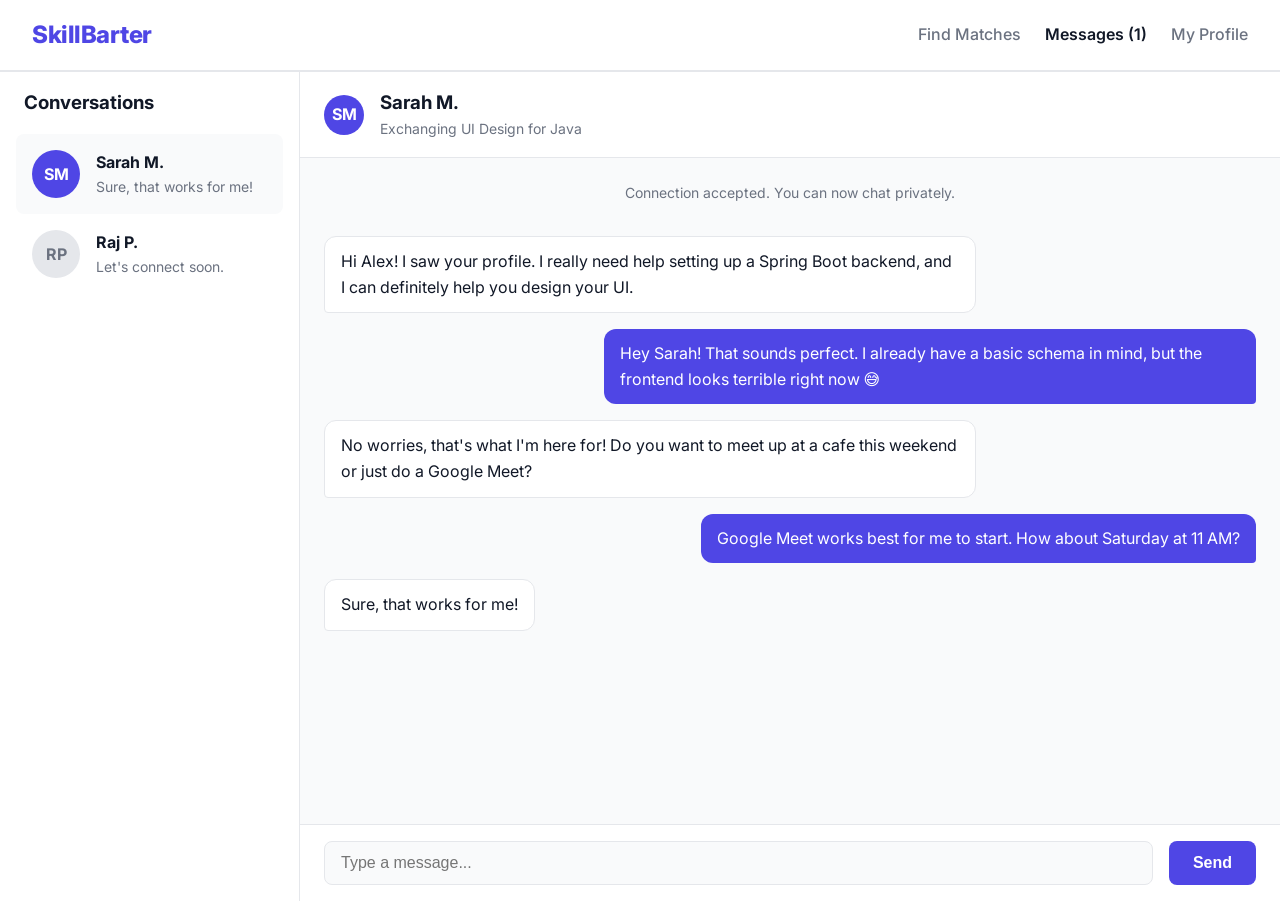
==== chat.html @ e57dbd8a "Initialize Local Skill Barter Platform frontend layout" ====
<!DOCTYPE html>
<html lang="en">
<head>
    <meta charset="UTF-8">
    <meta name="viewport" content="width=device-width, initial-scale=1.0">
    <title>Messages | SkillBarter</title>
    <link href="https://fonts.googleapis.com/css2?family=Inter:wght@400;500;600;700;800&display=swap" rel="stylesheet">
    <link rel="stylesheet" href="css/style.css">
    <style>
        body { overflow: hidden; } /* Prevents whole page scroll to keep chat app-like */
    </style>
</head>
<body>
    <nav class="navbar">
        <div class="container" style="max-width: 100%; padding: 0 2rem;">
            <a href="index.html" class="logo">SkillBarter</a>
            <div class="nav-links">
                <a href="dashboard.html">Find Matches</a>
                <a href="chat.html" style="font-weight: 600; color: var(--text-main);">Messages (1)</a>
                <a href="profile.html">My Profile</a>
            </div>
        </div>
    </nav>

    <div class="chat-layout">
        <aside class="chat-sidebar">
            <h3 style="margin-bottom: 1rem; padding-left: 0.5rem;">Conversations</h3>
            
            <div class="chat-user active">
                <div class="avatar" style="background-color: var(--primary); color: white;">SM</div>
                <div>
                    <h4 style="margin: 0; font-size: 1rem;">Sarah M.</h4>
                    <p style="margin: 0; font-size: 0.875rem; color: var(--text-muted);">Sure, that works for me!</p>
                </div>
            </div>

            <div class="chat-user">
                <div class="avatar">RP</div>
                <div>
                    <h4 style="margin: 0; font-size: 1rem;">Raj P.</h4>
                    <p style="margin: 0; font-size: 0.875rem; color: var(--text-muted);">Let's connect soon.</p>
                </div>
            </div>
        </aside>

        <main class="chat-main">
            <header class="chat-header">
                <div class="avatar" style="width: 40px; height: 40px; background-color: var(--primary); color: white;">SM</div>
                <div>
                    <h3 style="margin: 0;">Sarah M.</h3>
                    <p style="margin: 0; font-size: 0.875rem;">Exchanging UI Design for Java</p>
                </div>
            </header>

            <div class="chat-messages">
                <div style="text-align: center; color: var(--text-muted); font-size: 0.875rem; margin-bottom: 1rem;">
                    Connection accepted. You can now chat privately.
                </div>

                <div class="message received">
                    Hi Alex! I saw your profile. I really need help setting up a Spring Boot backend, and I can definitely help you design your UI.
                </div>

                <div class="message sent">
                    Hey Sarah! That sounds perfect. I already have a basic schema in mind, but the frontend looks terrible right now 😅
                </div>

                <div class="message received">
                    No worries, that's what I'm here for! Do you want to meet up at a cafe this weekend or just do a Google Meet?
                </div>

                <div class="message sent">
                    Google Meet works best for me to start. How about Saturday at 11 AM?
                </div>

                <div class="message received">
                    Sure, that works for me!
                </div>
            </div>

            <div class="chat-input-area">
                <input type="text" class="form-control" placeholder="Type a message...">
                <button class="btn btn-primary">Send</button>
            </div>
        </main>
    </div>

    <script src="js/app.js"></script>
</body>
</html>
---- css/style.css ----
:root {
  --primary: #4F46E5;
  --primary-hover: #4338CA;
  --secondary: #10B981;
  --bg-main: #F9FAFB;
  --bg-card: #FFFFFF;
  --text-main: #111827;
  --text-muted: #6B7280;
  --border: #E5E7EB;
  --radius: 12px;
  --radius-sm: 8px;
  --shadow: 0 4px 6px -1px rgba(0, 0, 0, 0.1), 0 2px 4px -1px rgba(0, 0, 0, 0.06);
  --shadow-hover: 0 10px 15px -3px rgba(0, 0, 0, 0.1), 0 4px 6px -2px rgba(0, 0, 0, 0.05);
  font-family: 'Inter', system-ui, -apple-system, sans-serif;
}

* {
  box-sizing: border-box;
  margin: 0;
  padding: 0;
}

body {
  background-color: var(--bg-main);
  color: var(--text-main);
  line-height: 1.6;
  font-family: var(--font-family);
  -webkit-font-smoothing: antialiased;
}

a {
  text-decoration: none;
  color: var(--primary);
  transition: color 0.2s ease;
}

a:hover {
  color: var(--primary-hover);
}

ul {
  list-style: none;
}

/* Typography */
h1, h2, h3, h4 {
  color: var(--text-main);
  font-weight: 700;
  margin-bottom: 0.5rem;
}

p {
  color: var(--text-muted);
  margin-bottom: 1rem;
}

/* Layout */
.container {
  max-width: 1200px;
  margin: 0 auto;
  padding: 0 1.5rem;
}

.navbar {
  background-color: var(--bg-card);
  border-bottom: 1px solid var(--border);
  padding: 1rem 0;
  position: sticky;
  top: 0;
  z-index: 100;
}

.navbar .container {
  display: flex;
  justify-content: space-between;
  align-items: center;
}

.logo {
  font-size: 1.5rem;
  font-weight: 800;
  color: var(--primary);
  letter-spacing: -0.5px;
}

.nav-links {
  display: flex;
  gap: 1.5rem;
  align-items: center;
}

.nav-links a {
  color: var(--text-muted);
  font-weight: 500;
}

.nav-links a:hover {
  color: var(--text-main);
}

/* Buttons */
.btn {
  display: inline-block;
  padding: 0.75rem 1.5rem;
  border-radius: var(--radius-sm);
  font-weight: 600;
  text-align: center;
  cursor: pointer;
  transition: all 0.2s ease;
  border: none;
  font-size: 1rem;
}

.btn-primary {
  background-color: var(--primary);
  color: white;
}

.btn-primary:hover {
  background-color: var(--primary-hover);
  color: white;
  transform: translateY(-1px);
}

.btn-outline {
  background-color: transparent;
  color: var(--text-main);
  border: 1px solid var(--border);
}

.btn-outline:hover {
  background-color: var(--bg-main);
}

.btn-block {
  width: 100%;
}

/* Cards */
.card {
  background-color: var(--bg-card);
  border-radius: var(--radius);
  border: 1px solid var(--border);
  padding: 1.5rem;
  box-shadow: var(--shadow);
  transition: box-shadow 0.2s ease, transform 0.2s ease;
}

.card:hover {
  box-shadow: var(--shadow-hover);
  transform: translateY(-2px);
}

/* Forms */
.form-group {
  margin-bottom: 1.5rem;
}

.form-label {
  display: block;
  font-weight: 500;
  margin-bottom: 0.5rem;
  color: var(--text-main);
}

.form-control {
  width: 100%;
  padding: 0.75rem 1rem;
  border: 1px solid var(--border);
  border-radius: var(--radius-sm);
  font-size: 1rem;
  transition: border-color 0.2s, box-shadow 0.2s;
  background-color: var(--bg-main);
  color: var(--text-main);
}

.form-control:focus {
  outline: none;
  border-color: var(--primary);
  box-shadow: 0 0 0 3px rgba(79, 70, 229, 0.1);
  background-color: var(--bg-card);
}

/* Badges / Tags */
.tags {
  display: flex;
  flex-wrap: wrap;
  gap: 0.5rem;
  margin-bottom: 1rem;
}

.tag {
  background-color: var(--bg-main);
  color: var(--text-main);
  padding: 0.25rem 0.75rem;
  border-radius: 999px;
  font-size: 0.875rem;
  font-weight: 500;
  border: 1px solid var(--border);
}

.tag.offer {
  background-color: #EEF2FF;
  color: var(--primary);
  border-color: #C7D2FE;
}

.tag.want {
  background-color: #ECFDF5;
  color: var(--secondary);
  border-color: #A7F3D0;
}

/* Utility layout */
.grid {
  display: grid;
  gap: 1.5rem;
}

.grid-cols-2 {
  grid-template-columns: repeat(2, 1fr);
}

.grid-cols-3 {
  grid-template-columns: repeat(3, 1fr);
}

@media (max-width: 768px) {
  .grid-cols-2, .grid-cols-3 {
    grid-template-columns: 1fr;
  }
}

/* Hero Section */
.hero {
  padding: 5rem 0;
  text-align: center;
}

.hero h1 {
  font-size: 3rem;
  color: var(--text-main);
  max-width: 800px;
  margin: 0 auto 1.5rem;
  letter-spacing: -1px;
}

.hero p {
  font-size: 1.25rem;
  max-width: 600px;
  margin: 0 auto 2rem;
}

/* Auth Pages */
.auth-wrapper {
  min-height: calc(100vh - 70px);
  display: flex;
  align-items: center;
  justify-content: center;
  padding: 2rem 1rem;
}

.auth-card {
  max-width: 400px;
  width: 100%;
}

.auth-header {
  text-align: center;
  margin-bottom: 2rem;
}

/* Chat Layout */
.chat-layout {
  display: grid;
  grid-template-columns: 300px 1fr;
  height: calc(100vh - 70px); /* Minus navbar */
  background: var(--bg-card);
  border-top: 1px solid var(--border);
}

.chat-sidebar {
  border-right: 1px solid var(--border);
  overflow-y: auto;
  padding: 1rem;
}

.chat-user {
  display: flex;
  align-items: center;
  gap: 1rem;
  padding: 1rem;
  border-radius: var(--radius-sm);
  cursor: pointer;
  transition: background 0.2s;
}

.chat-user:hover, .chat-user.active {
  background: var(--bg-main);
}

.avatar {
  width: 48px;
  height: 48px;
  border-radius: 50%;
  background: #E5E7EB;
  display: flex;
  align-items: center;
  justify-content: center;
  font-weight: bold;
  color: var(--text-muted);
}

.chat-main {
  display: flex;
  flex-direction: column;
}

.chat-header {
  padding: 1rem 1.5rem;
  border-bottom: 1px solid var(--border);
  display: flex;
  align-items: center;
  gap: 1rem;
}

.chat-messages {
  flex: 1;
  padding: 1.5rem;
  overflow-y: auto;
  background: var(--bg-main);
  display: flex;
  flex-direction: column;
  gap: 1rem;
}

.message {
  max-width: 70%;
  padding: 0.75rem 1rem;
  border-radius: var(--radius);
}

.message.received {
  background: var(--bg-card);
  align-self: flex-start;
  border: 1px solid var(--border);
  border-bottom-left-radius: 4px;
}

.message.sent {
  background: var(--primary);
  color: white;
  align-self: flex-end;
  border-bottom-right-radius: 4px;
}

.chat-input-area {
  padding: 1rem 1.5rem;
  border-top: 1px solid var(--border);
  background: var(--bg-card);
  display: flex;
  gap: 1rem;
}

.chat-input-area input {
  flex: 1;
}

@media (max-width: 768px) {
  .chat-layout {
    grid-template-columns: 1fr;
    position: relative;
  }
  .chat-sidebar {
    display: none; /* simple toggle later */
  }
}
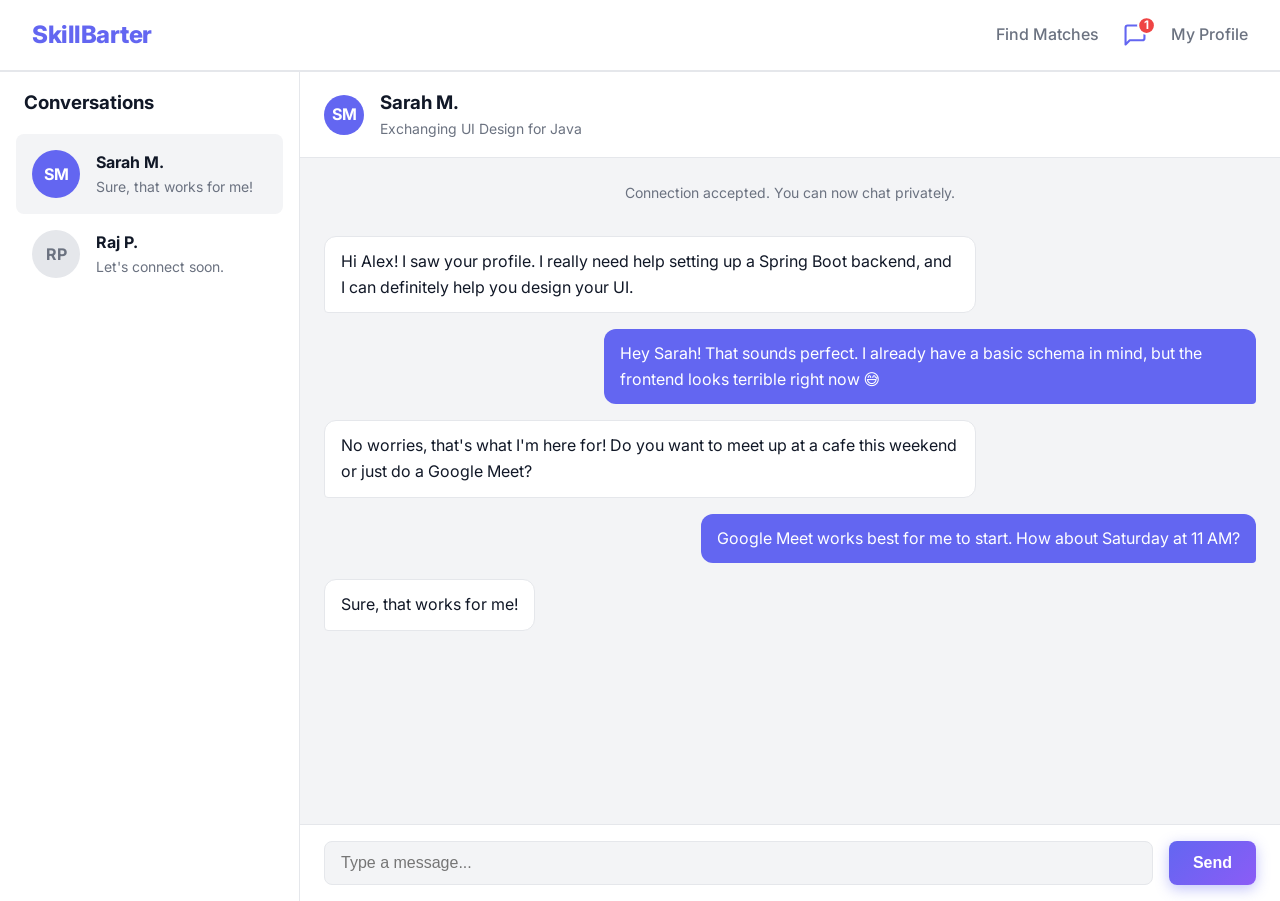
==== commit eebbbdd4: "Enhance UI with premium styling, add profile photo feature, update messages icon" ====
--- a/chat.html
+++ b/chat.html
@@ -16,7 +16,12 @@
             <a href="index.html" class="logo">SkillBarter</a>
             <div class="nav-links">
                 <a href="dashboard.html">Find Matches</a>
-                <a href="chat.html" style="font-weight: 600; color: var(--text-main);">Messages (1)</a>
+                <a href="chat.html" class="icon-link active" aria-label="Messages">
+                    <svg viewBox="0 0 24 24" width="24" height="24" stroke="currentColor" stroke-width="2" fill="none" stroke-linecap="round" stroke-linejoin="round">
+                        <path d="M21 15a2 2 0 0 1-2 2H7l-4 4V5a2 2 0 0 1 2-2h14a2 2 0 0 1 2 2z"></path>
+                    </svg>
+                    <span class="badge">1</span>
+                </a>
                 <a href="profile.html">My Profile</a>
             </div>
         </div>
--- a/css/style.css
+++ b/css/style.css
@@ -1,16 +1,16 @@
 :root {
-  --primary: #4F46E5;
-  --primary-hover: #4338CA;
+  --primary: #6366F1;
+  --primary-hover: #4F46E5;
   --secondary: #10B981;
-  --bg-main: #F9FAFB;
+  --bg-main: #F3F4F6;
   --bg-card: #FFFFFF;
   --text-main: #111827;
   --text-muted: #6B7280;
   --border: #E5E7EB;
   --radius: 12px;
   --radius-sm: 8px;
-  --shadow: 0 4px 6px -1px rgba(0, 0, 0, 0.1), 0 2px 4px -1px rgba(0, 0, 0, 0.06);
-  --shadow-hover: 0 10px 15px -3px rgba(0, 0, 0, 0.1), 0 4px 6px -2px rgba(0, 0, 0, 0.05);
+  --shadow: 0 10px 25px -5px rgba(0, 0, 0, 0.05), 0 8px 10px -6px rgba(0, 0, 0, 0.01);
+  --shadow-hover: 0 20px 25px -5px rgba(0, 0, 0, 0.1), 0 10px 10px -5px rgba(0, 0, 0, 0.04);
   font-family: 'Inter', system-ui, -apple-system, sans-serif;
 }
 
@@ -21,10 +21,11 @@
 }
 
 body {
-  background-color: var(--bg-main);
+  background: linear-gradient(135deg, #F8FAFC, #EEF2FF);
+  background-attachment: fixed;
   color: var(--text-main);
   line-height: 1.6;
-  font-family: var(--font-family);
+  font-family: 'Inter', system-ui, -apple-system, sans-serif;
   -webkit-font-smoothing: antialiased;
 }
 
@@ -112,14 +113,16 @@
 }
 
 .btn-primary {
-  background-color: var(--primary);
+  background: linear-gradient(135deg, var(--primary), #8B5CF6);
   color: white;
+  box-shadow: 0 4px 14px 0 rgba(99, 102, 241, 0.39);
 }
 
 .btn-primary:hover {
-  background-color: var(--primary-hover);
+  background: linear-gradient(135deg, #4F46E5, #7C3AED);
   color: white;
-  transform: translateY(-1px);
+  transform: translateY(-2px);
+  box-shadow: 0 6px 20px rgba(99, 102, 241, 0.5);
 }
 
 .btn-outline {
@@ -138,17 +141,18 @@
 
 /* Cards */
 .card {
-  background-color: var(--bg-card);
+  background-color: rgba(255, 255, 255, 0.85);
+  backdrop-filter: blur(12px);
   border-radius: var(--radius);
-  border: 1px solid var(--border);
+  border: 1px solid rgba(255, 255, 255, 0.7);
   padding: 1.5rem;
   box-shadow: var(--shadow);
-  transition: box-shadow 0.2s ease, transform 0.2s ease;
+  transition: box-shadow 0.3s ease, transform 0.3s ease;
 }
 
 .card:hover {
   box-shadow: var(--shadow-hover);
-  transform: translateY(-2px);
+  transform: translateY(-4px);
 }
 
 /* Forms */
@@ -375,3 +379,35 @@
     display: none; /* simple toggle later */
   }
 }
+
+/* Icon Link & Badge */
+.icon-link {
+  position: relative;
+  display: inline-flex;
+  align-items: center;
+  justify-content: center;
+  color: var(--text-muted);
+  transition: color 0.2s ease, transform 0.2s ease;
+}
+
+.icon-link:hover, .icon-link.active {
+  color: var(--primary);
+  transform: scale(1.05);
+}
+
+.badge {
+  position: absolute;
+  top: -6px;
+  right: -8px;
+  background: #EF4444;
+  color: white;
+  font-size: 0.7rem;
+  font-weight: 700;
+  width: 18px;
+  height: 18px;
+  border-radius: 50%;
+  display: flex;
+  align-items: center;
+  justify-content: center;
+  border: 2px solid white;
+}
